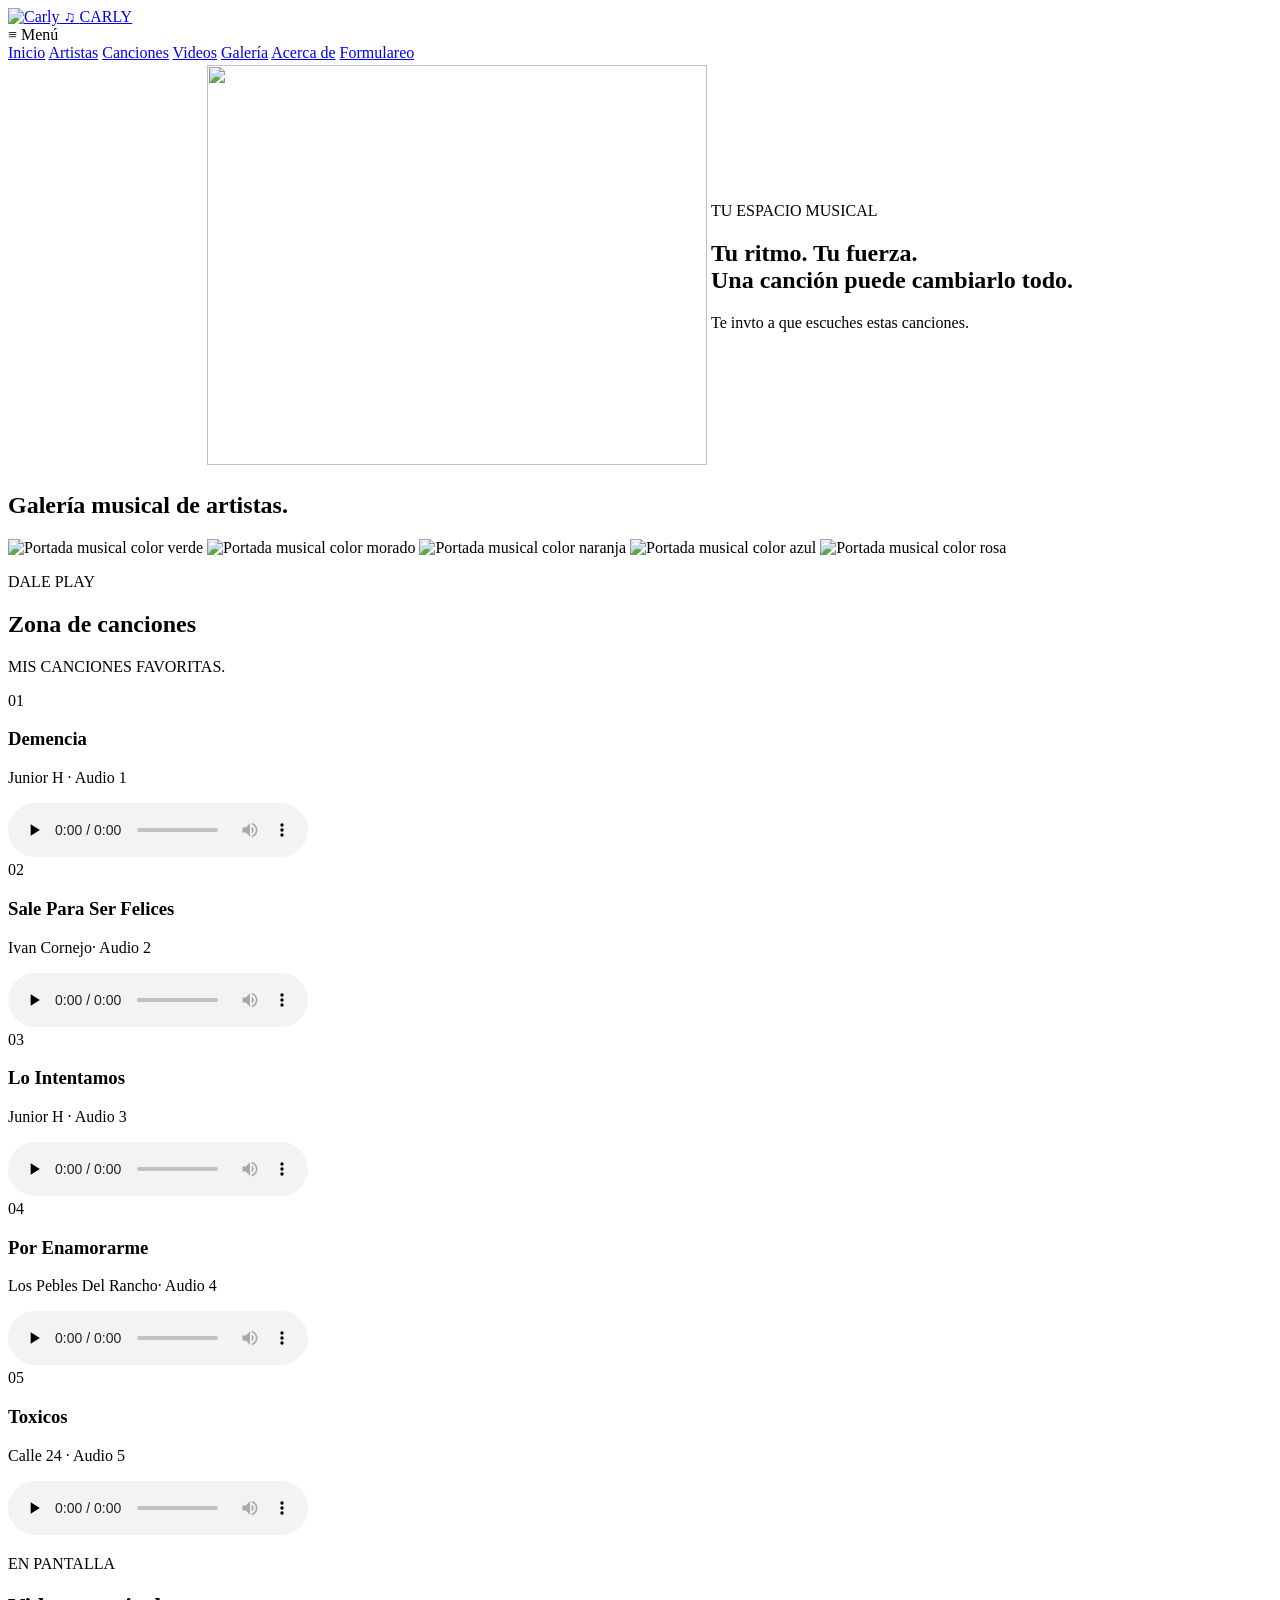
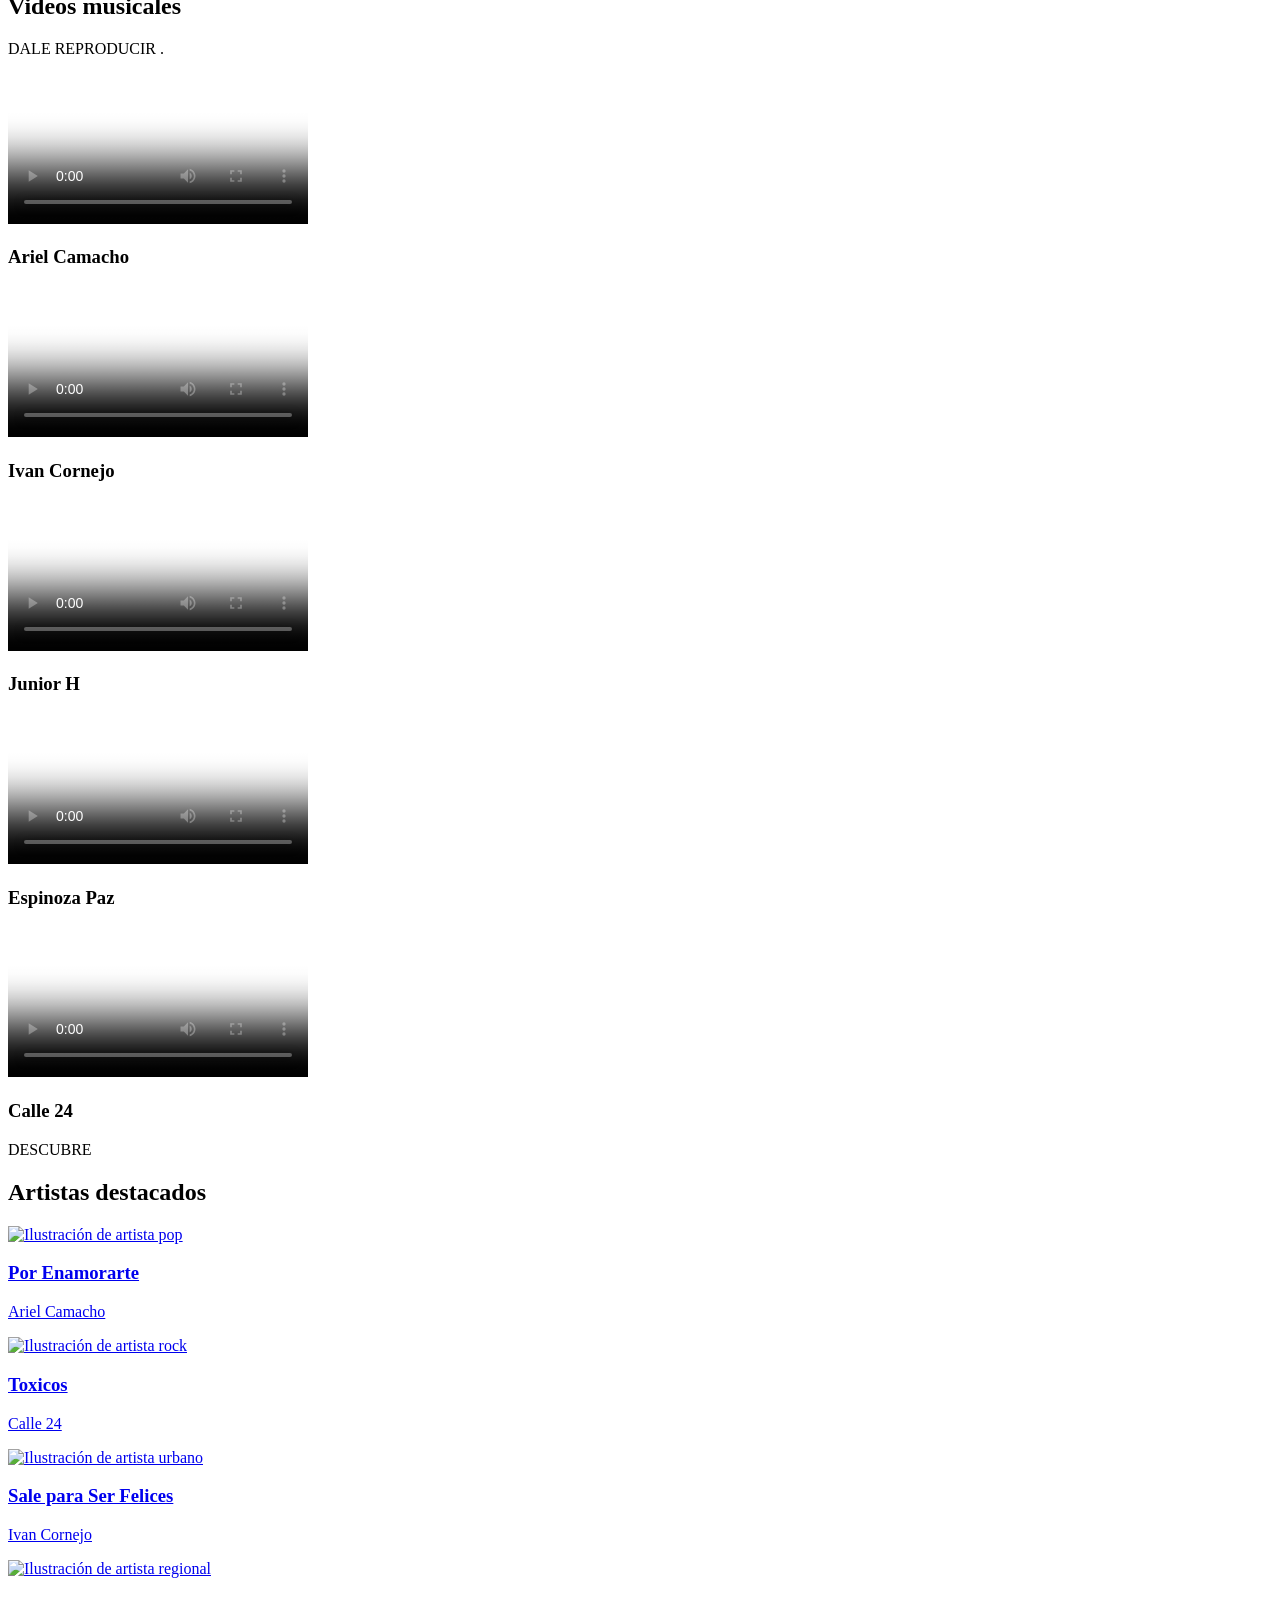
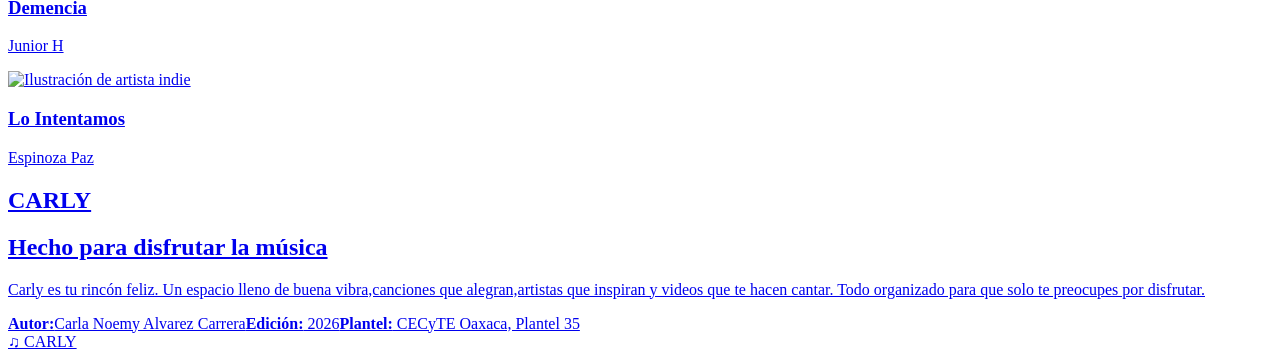
==== index.html @ 93c22acf "Add files via upload" ====
<!DOCTYPE html>
<html lang="es">
<head>
  <meta charset="UTF-8">
  <meta name="viewport" content="width=device-width, initial-scale=1.0">
  <title>ritmo verde | Reproductor de música</title>
  <link rel="stylesheet" href="estilos.css">
</head>
<body>
  <header class="encabezado">
  <a class="logo" href="#inicio">
  	<img src="logo.jpg" alt="Carly">
  	♫ <span>CARLY</span>
  </a>

  <!-- Este es el botón que abre todo -->
  <div class="menu-desplegable-principal">
    <input type="checkbox" id="checkMenu" hidden>
    <label for="checkMenu" class="menu-boton">≡ Menú</label>

    <nav id="menu">
      <a href="#inicio">Inicio</a>
      <a href="#artistas">Artistas</a>
      <a href="#audios">Canciones</a>
      <a href="#videos">Videos</a>
      <a href="#galeria">Galería</a>
      <a href="#acerca">Acerca de</a>
       <a href="formulario.html">Formulareo</a>
    </nav>
  </div>
</header>
    </nav>
  </header>

  <main>
          <section class="hero" id="inicio">
    <center><table border="0"></center>
    <tr>
    <td><img src="logo.jpg" height="400" width="500">
        <div class="hero-texto"></div></td>
    <td><p class="etiqueta">TU ESPACIO MUSICAL</p>
      <h2>Tu ritmo. Tu fuerza.<br><span>Una canción puede cambiarlo todo.</span></h2></b>
      <p>Te invto a que escuches estas canciones.</p>
       </div></td>
    </tr>
    </table>
    </section>
    <section>
    <section class="seccion fondo" id="galeria">
      <div class="titulo-seccion"><div><p class="etiqueta"></p><h2>Galería musical de artistas.</h2></div></div>
      <div class="rejilla galeria">
        <img src="CALLE.JPG" alt="Portada musical color verde">
        <img src="ESPINOZA.JPG" alt="Portada musical color morado">
        <img src="JUNIOR.JPG" alt="Portada musical color naranja">
        <img src="ARIEL.JPG" alt="Portada musical color azul">
        <img src="IVAN.JPG" alt="Portada musical color rosa">

      </div>
    </section>
    </section>

    <section class="seccion fondo" id="audios">
      <div class="titulo-seccion"><div><p class="etiqueta">DALE PLAY</p><h2>Zona de canciones</h2></div></div>
      <p class="intro">MIS CANCIONES FAVORITAS.</p>
      <div class="lista-canciones">
        <article class="cancion"><span class="numero">01</span><div class="detalle"><h3>Demencia</h3><p>Junior H · Audio 1</p></div><audio controls preload="none"><source src="demencia.mp3" type="audio/mpeg">Tu navegador no puede reproducir este audio.</audio></article>
        <article class="cancion"><span class="numero">02</span><div class="detalle"><h3>Sale Para Ser Felices </h3><p>Ivan Cornejo· Audio 2</p></div><audio controls preload="none"><source src="sale.mp3" type="audio/mpeg">Tu navegador no puede reproducir este audio.</audio></article><article class="cancion"><span class="numero">03</span><div class="detalle"><h3>Lo Intentamos</h3><p>Junior H · Audio 3</p></div><audio controls preload="none"><source src="intentamos.mp3" type="audio/mpeg">Tu navegador no puede reproducir este audio.</audio></article>

        <article class="cancion"><span class="numero">04</span><div class="detalle"><h3>Por Enamorarme</h3><p>Los Pebles Del Rancho· Audio 4</p></div><audio controls preload="none"><source src="plebes.mp3" type="audio/mpeg">Tu navegador no puede reproducir este audio.</audio></article>
        <article class="cancion"><span class="numero">05</span><div class="detalle"><h3>Toxicos</h3><p>Calle 24 · Audio 5</p></div><audio controls preload="none"><source src="Toxicos.mp3" type="audio/mpeg">Tu navegador no puede reproducir este audio.</audio></article>
      </div>
    </section>

    <section class="seccion" id="videos">
      <div class="titulo-seccion"><div><p class="etiqueta">EN PANTALLA</p><h2>Videos musicales</h2></div></div>
      <p class="intro">DALE REPRODUCIR .</p>
      <div class="rejilla videos">
        <article class="tarjeta video"><video controls preload="metadata" poster="ariel.jpg"><source src="ariel.mp4" type="video/mp4">Tu navegador no admite video.</video><h3>Ariel Camacho</h3></article>
        <article class="tarjeta video"><video controls preload="metadata" poster="ivan.jpg"><source src="ivan.mp4" type="video/mp4">Tu navegador no admite video.</video><h3>Ivan Cornejo</h3></article>
        <article class="tarjeta video"><video controls preload="metadata" poster="junior.jpg"><source src="demencia.mp4" type="video/mp4">Tu navegador no admite video.</video><h3>Junior H</h3></article>
        <article class="tarjeta video"><video controls preload="metadata" poster="espinoza.jpg"><source src="espinoza.mp4" type="video/mp4">Tu navegador no admite video.</video><h3>Espinoza Paz</h3></article>
        <article class="tarjeta video"><video controls preload="metadata" poster="calle.jpg"><source src="noche.mp4" type="video/mp4">Tu navegador no admite video.</video><h3>Calle 24</h3></article>
      </div>
    </section>
         <section class="seccion" id="artistas">
      <div class="titulo-seccion"><div><p class="etiqueta">DESCUBRE</p><h2>Artistas destacados</h2></div><span class="nota"></span></div>
      <div class="rejilla artistas">
        <article class="tarjeta artista"><A HREF="plebes.html"><img src="ariel.jpg" alt="Ilustración de artista pop"><h3>Por Enamorarte</h3><p>Ariel Camacho</p></article></A>

        <article class="tarjeta artista"><A HREF="calle.html"><img src="calle.jpg" alt="Ilustración de artista rock"><h3>Toxicos</h3><p>Calle 24</p></article></A>
        <article class="tarjeta artista"><A HREF="ivan.html"><img src="ivan.jpg" alt="Ilustración de artista urbano"><h3>Sale para Ser Felices</h3><p>Ivan Cornejo</p></article></A>
        <article class="tarjeta artista"><A HREF="junior.html"><img src="junior.jpg" alt="Ilustración de artista regional"><h3>Demencia</h3><p>Junior H</p></article></A>
        <article class="tarjeta artista"><A HREF="espinoza.html"><img src="espinoza.jpg" alt="Ilustración de artista indie"><h3>Lo Intentamos</h3><P>Espinoza Paz</p></article>
      </div>
    </section>

    
    <section class="seccion acerca" id="acerca">
      <p class="etiqueta"><H1>CARLY</H1></p><h2>Hecho para disfrutar la música</h2>
      <p>Carly es tu rincón feliz. Un espacio lleno de buena vibra,canciones que alegran,artistas que inspiran y videos que te hacen cantar. Todo organizado para que solo te preocupes por disfrutar.</p>
      <div class="datos"><span><b>Autor:</b>Carla Noemy Alvarez Carrera</span><span><b>Edición:</b> 2026</span><span><b>Plantel:</b> CECyTE Oaxaca, Plantel 35</span></div>
    </section>



    
  </main>
  <footer><a class="logo" href="#inicio">♫ CARLY</a></footer>
  <script>
    const boton = document.getElementById('menuBoton');
    const menu = document.getElementById('menu');
    boton.addEventListener('click', () => menu.classList.toggle('abierto'));
    menu.querySelectorAll('a').forEach(enlace => enlace.addEventListener('click', () => menu.classList.remove('abierto')));
  </script>
</body>
</html>
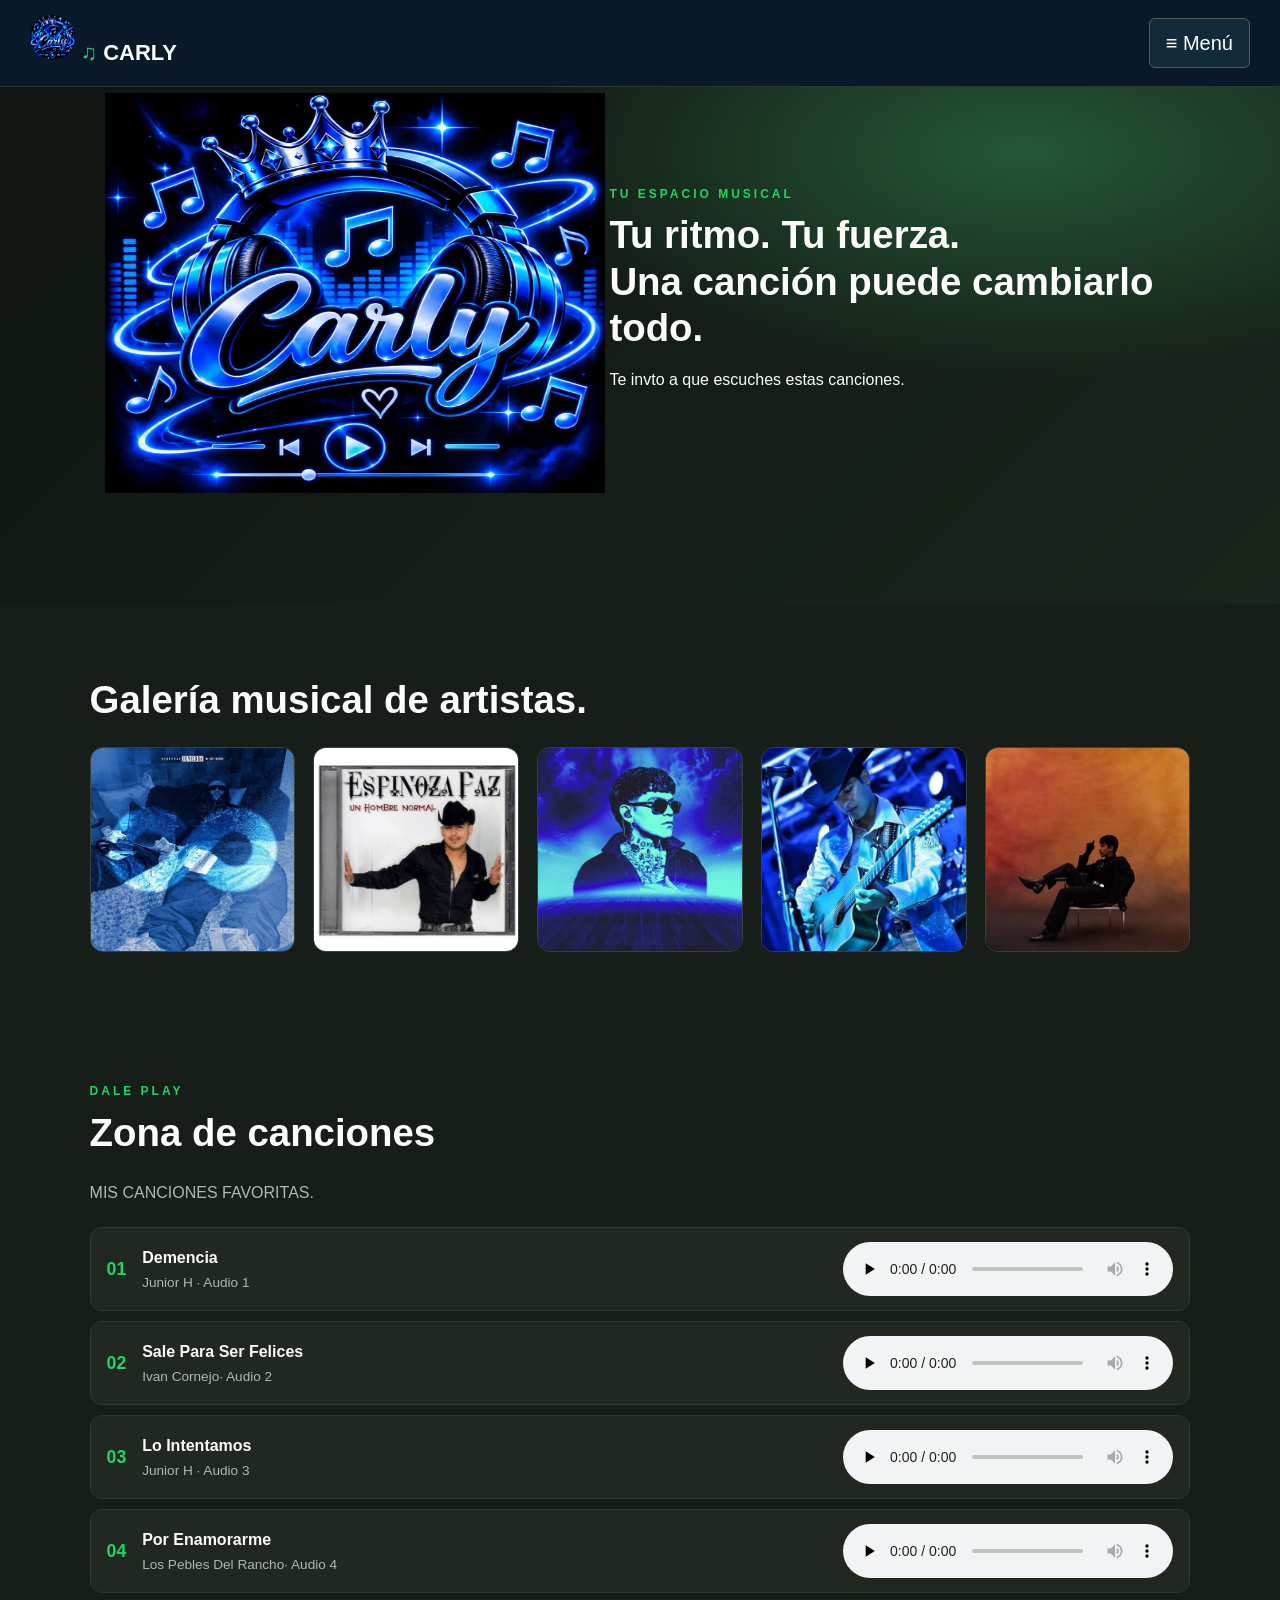
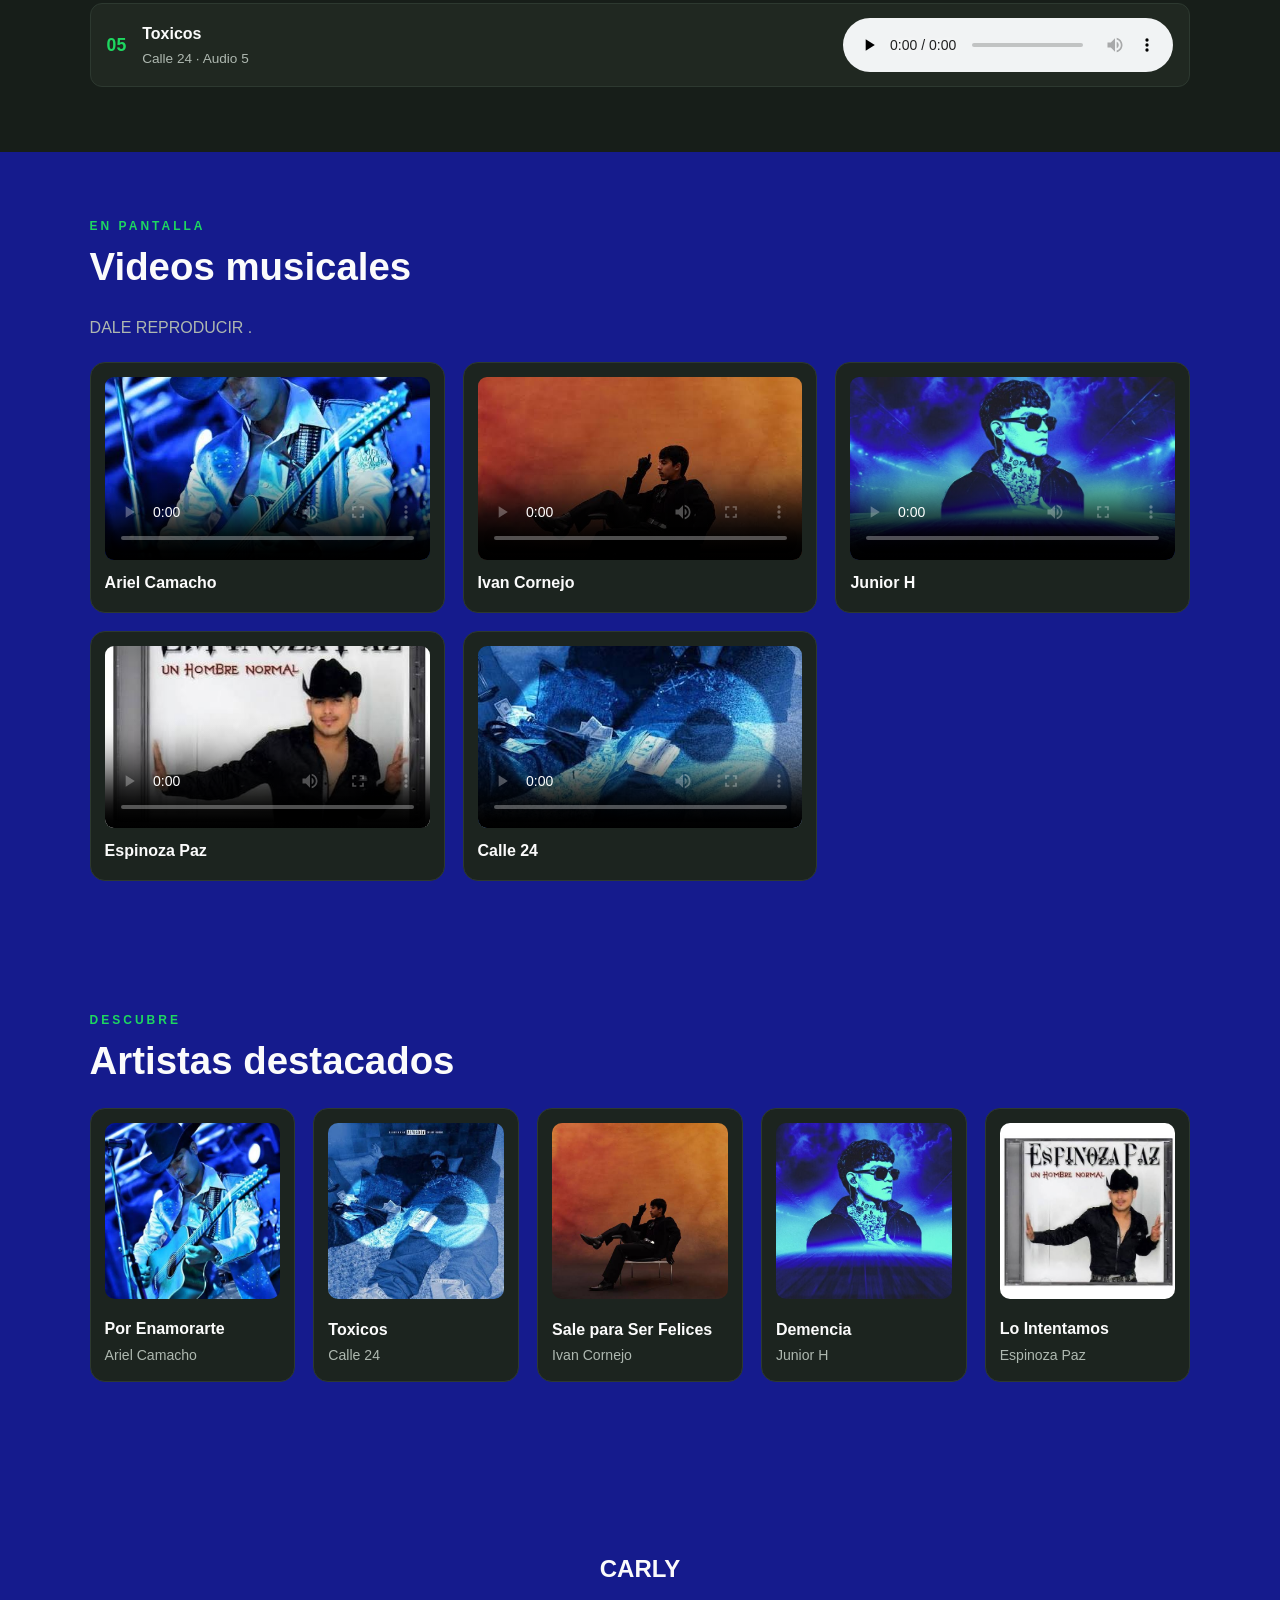
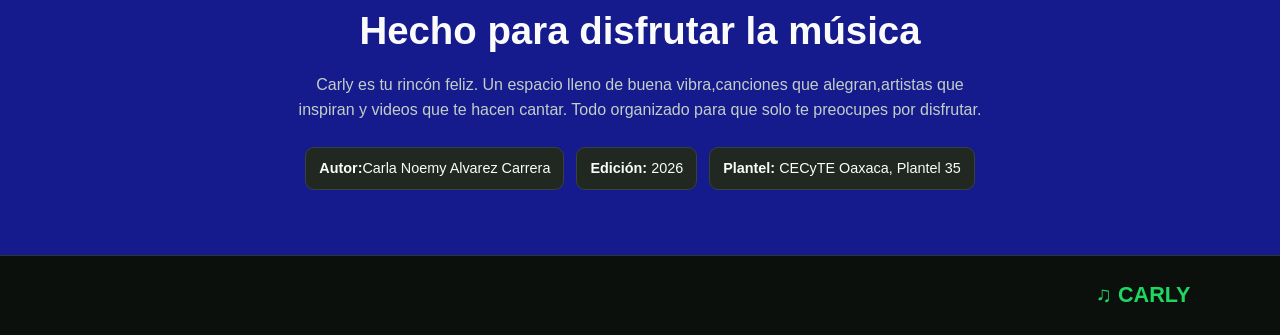
==== commit 41abfaec: "Update index.html" ====
--- a/index.html
+++ b/index.html
@@ -49,11 +49,11 @@
     <section class="seccion fondo" id="galeria">
       <div class="titulo-seccion"><div><p class="etiqueta"></p><h2>Galería musical de artistas.</h2></div></div>
       <div class="rejilla galeria">
-        <img src="CALLE.JPG" alt="Portada musical color verde">
-        <img src="ESPINOZA.JPG" alt="Portada musical color morado">
-        <img src="JUNIOR.JPG" alt="Portada musical color naranja">
-        <img src="ARIEL.JPG" alt="Portada musical color azul">
-        <img src="IVAN.JPG" alt="Portada musical color rosa">
+        <img src="calle.jpg" alt="Portada musical color verde">
+        <img src="espinoza.jpg" alt="Portada musical color morado">
+        <img src="junior.jpg" alt="Portada musical color naranja">
+        <img src="ariel.jpg" alt="Portada musical color azul">
+        <img src="ivan.jpg" alt="Portada musical color rosa">
 
       </div>
     </section>
--- a/estilos.css
+++ b/estilos.css
@@ -0,0 +1,133 @@
+/* Ritmo Verde — estilos principales */
+:root{--fondo:#151b8d;--panel:#1c241f;--verde:#1ed760;--verde-claro:#b6f5c9;--texto:#fbfbfb;--suave:#aeb8b0}
+*{box-sizing:border-box}
+html{scroll-behavior:smooth;scroll-padding-top:85px}
+body{margin:0;background:var(--fondo);color:var(--texto);font-family:Arial,Helvetica,sans-serif;line-height:1.6}
+a{color:inherit;text-decoration:none}
+.encabezado{position:sticky;top:0;z-index:10;display:flex;align-items:center;justify-content:space-between;padding:14px 6%;background:rgba(12,17,13,.96);border-bottom:1px solid #2b362e;backdrop-filter:blur(10px)}
+.logo{font-size:1.35rem;font-weight:800;color:var(--verde);white-space:nowrap}
+#menu{display:flex;align-items:center;gap:22px}
+#menu>a,.desplegable>a{font-size:.95rem;color:#e7eee8}
+#menu a:hover{color:var(--verde)}
+.desplegable{position:relative}Espinoza Paz 
+.submenu{display:none;position:absolute;top:100%;left:-12px;min-width:145px;padding:8px;background:#202a23;border:1px solid #354338;border-radius:12px}
+.submenu a{display:block;padding:8px 10px}
+.menu-boton{display:none;background:none;border:1px solid #526056;color:white;border-radius:8px;font-size:1.3rem;padding:4px 10px}
+.hero{padding:90px 8% 100px;min-height:430px;background:radial-gradient(ellipse at 80% 25%,#245735 0,transparent 35%),linear-gradient(135deg,#101411,#18251b)}
+.etiqueta{font-size:.75rem;letter-spacing:3px;font-weight:800;color:var(--verde);margin:0 0 8px}
+.hero h1{font-size:clamp(2.8rem,7vw,5.2rem);line-height:1.03;margin:10px 0 20px;letter-spacing:-2px}
+.hero h1 span{color:var(--verde)}
+.hero>p:not(.etiqueta){max-width:530px;color:#c4cec6;font-size:1.05rem}
+.boton{display:inline-block;background:var(--verde);color:#09210f;font-weight:800;padding:12px 22px;border-radius:30px;margin-top:15px;transition:transform .2s}
+.boton:hover{transform:scale(1.04)}
+.seccion{padding:65px 7%}
+.fondo{background:#171e19}
+.titulo-seccion{display:flex;justify-content:space-between;align-items:end;gap:15px;margin-bottom:24px}
+h2{font-size:clamp(1.7rem,4vw,2.4rem);line-height:1.2;margin:0}
+.nota,.intro,.aviso{color:var(--suave)}
+.intro{margin:0 0 22px}
+.rejilla{display:grid;gap:18px}
+.artistas{grid-template-columns:repeat(5,minmax(0,1fr))}
+.tarjeta{background:var(--panel);padding:14px;border:1px solid #2d3930;border-radius:15px;overflow:hidden;transition:transform .2s,border-color .2s}
+.tarjeta:hover{transform:translateY(-4px);border-color:#4d7958}
+.artista img{width:100%;aspect-ratio:1;object-fit:cover;border-radius:10px}
+.tarjeta h3{margin:10px 0 2px;font-size:1rem}
+.tarjeta p{margin:0;color:var(--suave);font-size:.88rem}
+.aviso{font-size:.85rem;margin-top:16px}
+.lista-canciones{display:grid;gap:10px}
+.cancion{display:flex;align-items:center;gap:16px;padding:14px 16px;background:#202821;border:1px solid #2d3930;border-radius:12px}
+.numero{font-weight:800;color:var(--verde);font-size:1.1rem}
+.detalle{flex:1;min-width:130px}
+.detalle h3{font-size:1rem;margin:0}
+.detalle p{font-size:.85rem;color:var(--suave);margin:2px 0 0}
+audio{width:min(330px,45%)}
+.videos{grid-template-columns:repeat(3,minmax(0,1fr))}
+.video video{display:block;width:100%;aspect-ratio:16/9;object-fit:cover;background:#090b09;border-radius:9px}
+.galeria{grid-template-columns:repeat(5,minmax(0,1fr))}
+.galeria img{width:100%;aspect-ratio:1;object-fit:cover;border-radius:13px;border:1px solid #354338}
+.acerca{max-width:900px;margin:auto;text-align:center}
+.acerca>p:not(.etiqueta){max-width:700px;margin:18px auto;color:#c4cec6}
+.datos{display:flex;flex-wrap:wrap;justify-content:center;gap:12px;margin-top:24px}
+.datos span{background:#202821;border:1px solid #354338;padding:9px 13px;border-radius:9px;font-size:.9rem}
+footer{display:flex;align-items:center;justify-content:space-between;gap:15px;padding:22px 7%;border-top:1px solid #2b362e;background:#0c100d}
+footer p{color:var(--suave);font-size:.85rem;margin:0}
+code{color:var(--verde-claro)}
+@media(max-width:850px){.artistas{grid-template-columns:repeat(3,minmax(0,1fr))}.videos{grid-template-columns:repeat(2,minmax(0,1fr))}.galeria{grid-template-columns:repeat(3,minmax(0,1fr))}#menu{gap:12px}}
+@media(max-width:620px){.encabezado{padding:12px 5%}.menu-boton{display:block}#menu{display:none;position:absolute;top:100%;left:0;right:0;padding:16px 5%;background:#111812;border-bottom:1px solid #354338;align-items:stretch;flex-direction:column;gap:10px}#menu.abierto{display:flex}.submenu{position:static;display:block;margin:4px 0 0 12px;border:0;padding:0 8px;background:#18211a}.hero{padding:65px 7% 75px}.seccion{padding:48px 5%}.titulo-seccion{align-items:start;flex-direction:column}.artistas{grid-template-columns:repeat(2,minmax(0,1fr))}.videos{grid-template-columns:1fr}.galeria{grid-template-columns:repeat(2,minmax(0,1fr))}.cancion{flex-wrap:wrap;gap:10px}.detalle{flex:1 1 70%}audio{width:100%}footer{align-items:flex-start;flex-direction:column}}
+
+.encabezado {
+  display: flex;
+  align-items: center;
+  background: #0a1929;
+  padding: 15px 30px;
+  position: fixed;
+  width: 100%;
+  top: 0;
+  z-index: 1000;
+
+}
+.logo {
+ display: flex
+ align-items: center;
+ gap: 10px;
+ text-decoration:none;
+}
+
+.logo img {
+ height: 45px;
+ width: 45px;
+ object-fit: cover;
+ border-radius: 50%;
+ box-shawdow: 0 0 10px 
+}
+
+.logo span{
+ color: white;
+ font-size: 22px;
+ font-weight: bold;
+}
+.menu-desplegable-principal {
+  margin-left: auto; /* para que quede a la izquierda como querías */
+  position: relative;
+}
+
+.menu-boton {
+  color: white;
+  font-size: 20px;
+  cursor: pointer;
+  background: #132a3a;
+  padding: 8px 16px;
+  border-radius: 6px;
+  display: block;
+}
+
+#menu {
+  display: none; /* oculto hasta que le des clic */
+  position: absolute;
+  top: 100%;
+  right: 0;
+  margin-top: 10px;
+  background: #132a3a;
+  width: 220px;
+  border-radius: 8px;
+  box-shadow: 0 8px 20px rgba(0,0,0,0.5);
+  flex-direction: column;
+  overflow: hidden;
+}
+
+#menu a {
+  color: white;
+  text-decoration: none;
+  padding: 14px 20px;
+  display: block;
+}
+
+#menu a:hover {
+  background: #00e5c0;
+  color: #0a1929;
+}
+
+/* ESTA LÍNEA HACE QUE SE DESPLIEGUE TODO CUANDO DAS CLIC */
+#checkMenu:checked ~ #menu {
+  display: flex;
+}
